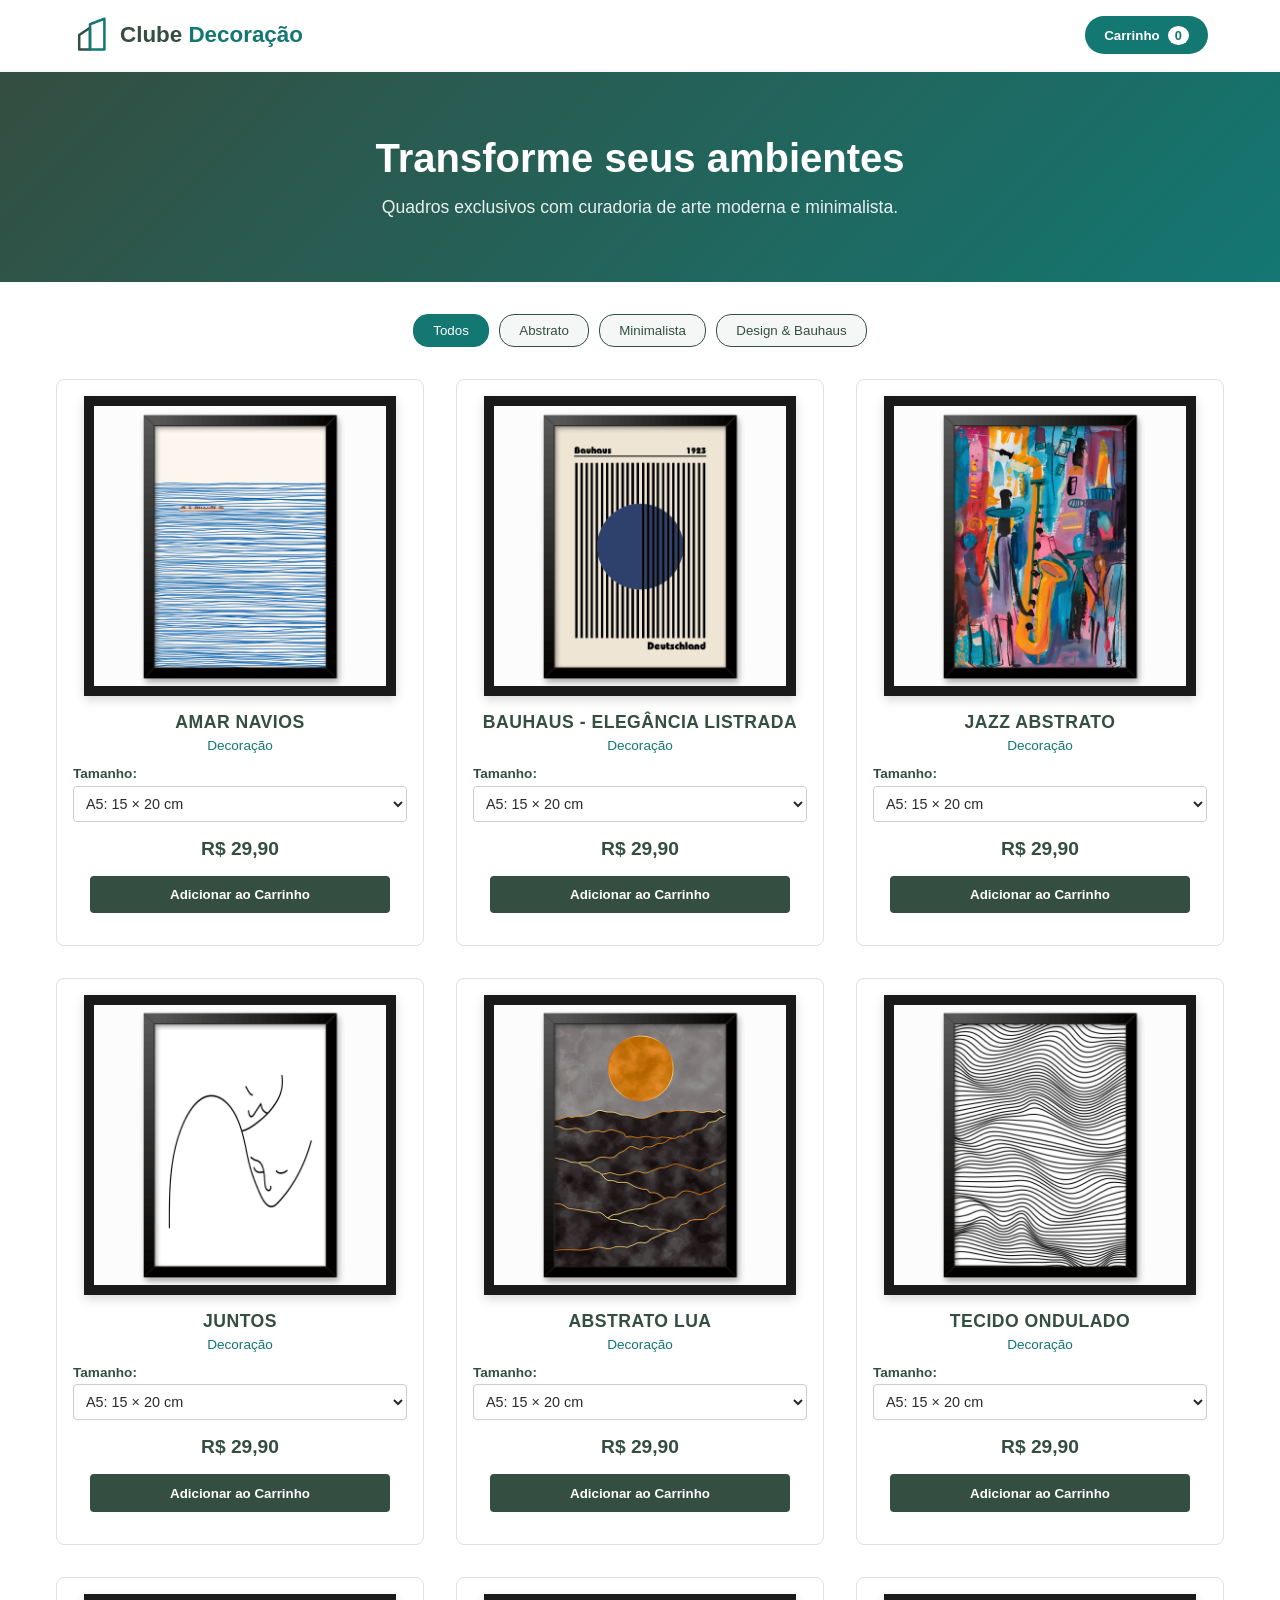
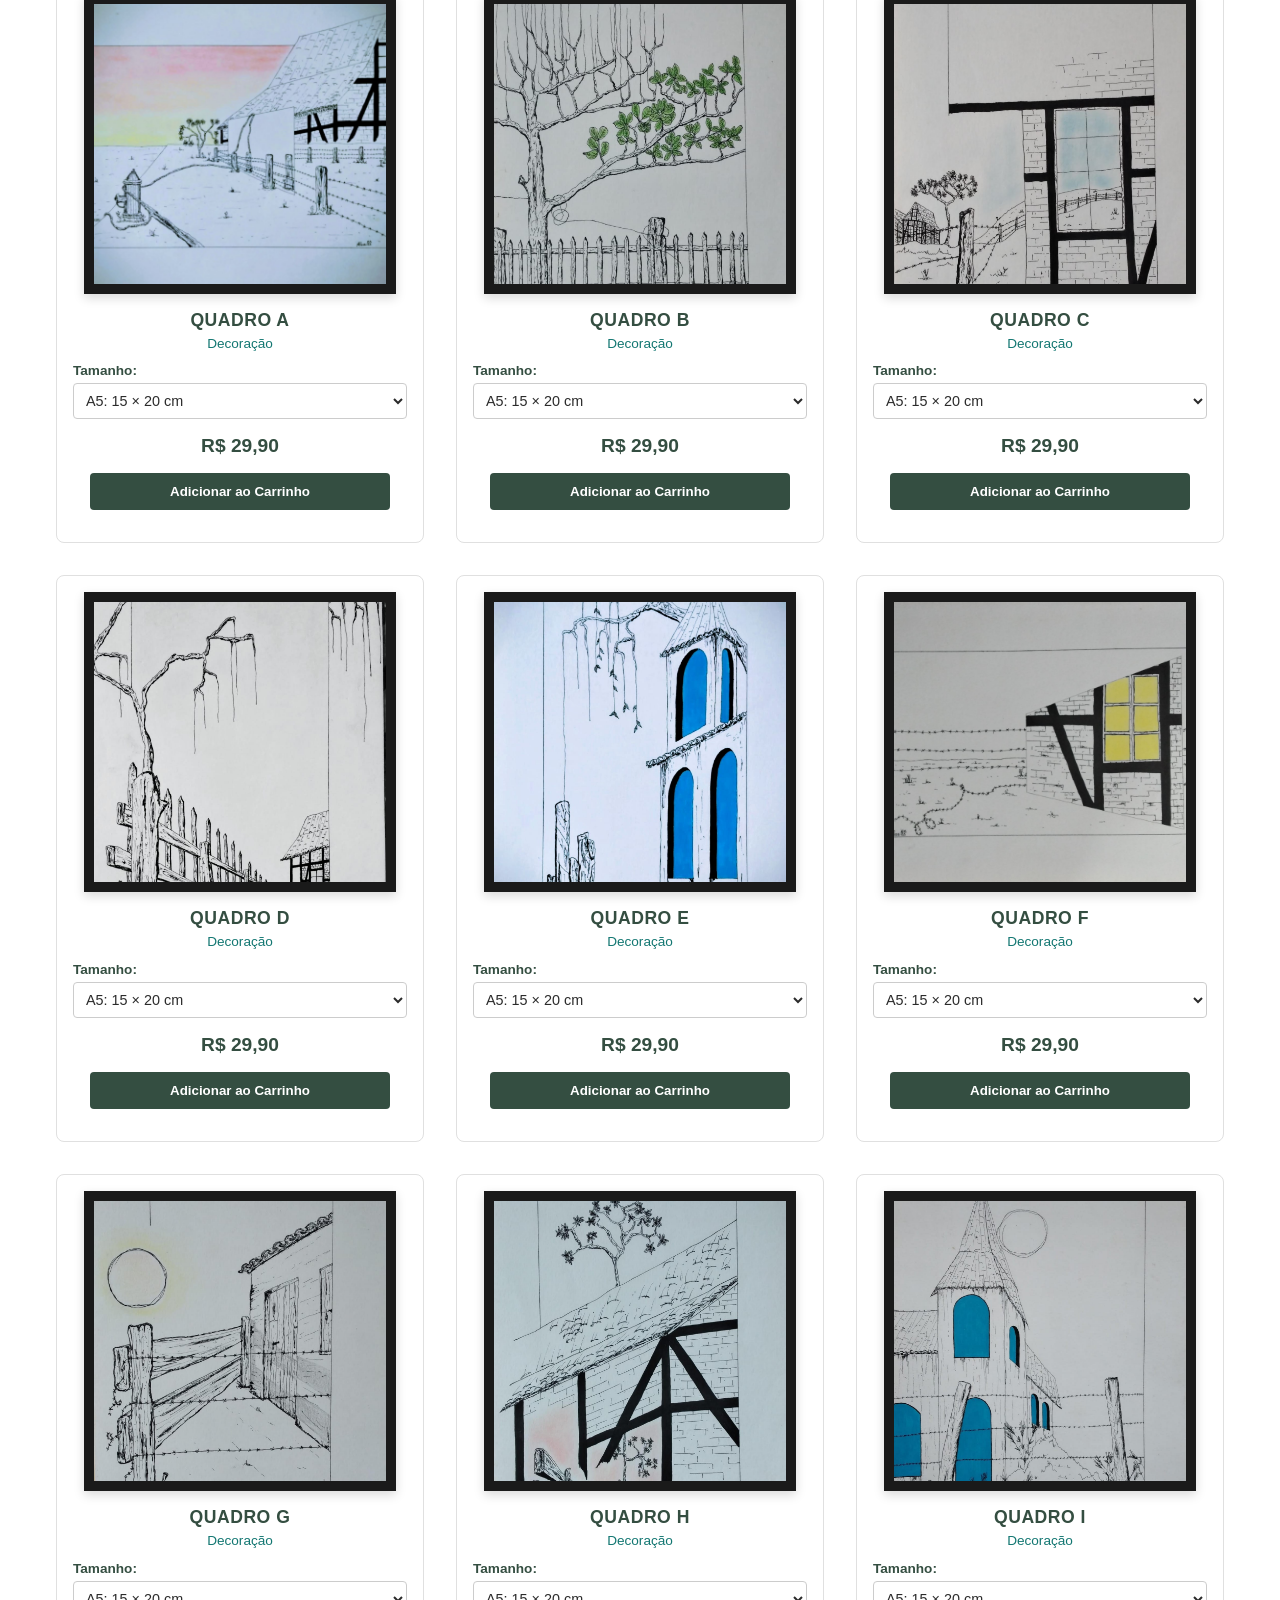
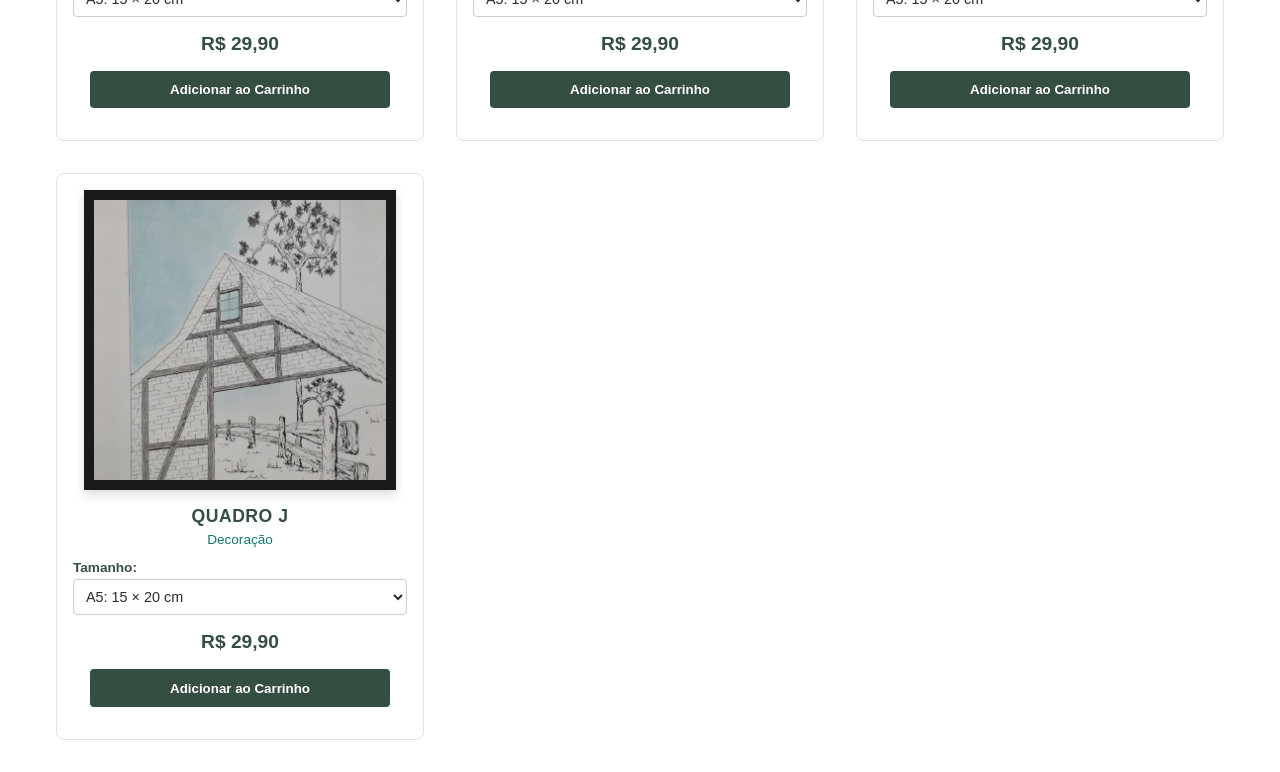
==== catalogo.html @ 469d8543 "Create catalogo.html" ====
<!DOCTYPE html><html lang="pt-BR"><head>
  <meta charset="UTF-8" />
  <meta name="viewport" content="width=device-width, initial-scale=1.0" />
  <title>Clube Decoração | Quadros & Arte</title>
  <link rel="stylesheet" href="style.css">

  <!-- HEADER COM LOGO -->
  <header>
    <div class="nav-container">
      <a href="#" class="logo-container">
        <svg class="logo-svg" viewBox="0 0 100 100" fill="none" xmlns="http://www.w3.org/2000/svg">
          <path d="M 20,90 L 20,50 L 50,30 L 50,90 Z" stroke="#344e41" stroke-width="7" fill="none" stroke-linejoin="round"/>
          <path d="M 50,90 L 50,20 L 90,5 L 90,90 Z" stroke="#137772" stroke-width="7" fill="none" stroke-linejoin="round"/>
        </svg>
        <div class="logo-text">Clube <span>Decoração</span></div>
      </a>
      <button class="cart-btn" id="open-cart">
        Carrinho <span class="cart-count" id="cart-count">0</span>
      </button>
    </div>
  </header>

  <!-- HERO -->
  <section class="hero">
    <h1>Transforme seus ambientes</h1>
    <p>Quadros exclusivos com curadoria de arte moderna e minimalista.</p>
  </section>

  <!-- CONTEÚDO PRINCIPAL -->
  <main class="main-container">
    <div class="filters">
      <button class="filter-btn active" onclick="filterCategory('todos')">Todos</button>
      <button class="filter-btn" onclick="filterCategory('abstrato')">Abstrato</button>
      <button class="filter-btn" onclick="filterCategory('minimalista')">Minimalista</button>
      <button class="filter-btn" onclick="filterCategory('design')">Design & Bauhaus</button>
    </div>

    <div class="products-grid" id="products-grid">
      <!-- Inserido dinamicamente via JS -->
    </div>
  </main>

  <!-- MODAL DO CARRINHO -->
  <div class="overlay" id="overlay" onclick="closeAllModals()"></div>
  <div class="cart-modal" id="cart-modal">
    <div class="cart-header">
      <h2>Seu Carrinho</h2>
      <button class="close-cart" onclick="closeCart()">&times;</button>
    </div>
    <div class="cart-items" id="cart-items">
      <!-- Itens do carrinho -->
    </div>
    <div class="cart-footer">
      <div class="cart-total">
        <span>Total:</span>
        <span id="cart-total-price">R$ 0,00</span>
      </div>
      <button class="checkout-btn" onclick="goToCheckout()">Finalizar Compra</button>
    </div>
  </div>

  <!-- TELA DE CHECKOUT -->
  <div class="checkout-modal" id="checkout-modal">
    <div class="cart-header">
      <h2>Dados do Pedido</h2>
      <button class="close-cart" onclick="closeCheckout()">&times;</button>
    </div>
    <form class="checkout-form" id="checkout-form" onsubmit="handleFinalCheckout(event)">
      <div class="form-group">
        <label for="full-name">Nome Completo</label>
        <input type="text" id="full-name" required placeholder="Digite seu nome completo" />
      </div>

      <div class="form-group">
        <label for="cpf">CPF</label>
        <input type="text" id="cpf" maxlength="14" required placeholder="000.000.000-00" oninput="formatCPF(this)" />
      </div>

      <div class="form-group">
        <label for="email">E-mail</label>
        <input type="email" id="email" required placeholder="seu@email.com" />
      </div>

      <!-- NOVO CAMPO DE CEP -->
      <div class="form-group">
        <label for="cep">CEP</label>
        <input type="text" id="cep" maxlength="9" required placeholder="00000-000" oninput="formatCEP(this)" onblur="searchCEP()" />
        <span id="cep-message" class="cep-message"></span>
      </div>

      <div class="form-row">
        <div class="form-group" style="flex: 2;">
          <label for="city">Cidade</label>
          <input type="text" id="city" required placeholder="Sua cidade" />
        </div>
        <div class="form-group" style="flex: 1;">
          <label for="state">Estado (UF)</label>
          <input type="text" id="state" maxlength="2" required placeholder="SP" style="text-transform: uppercase;" />
        </div>
      </div>

      <div class="form-group">
        <label for="number">Número</label>
        <input type="text" id="number" required placeholder="Nº da residência" />
      </div>

      <div class="qr-container">
        <p>Pagamento via PIX (Escaneie o QR Code abaixo):</p>
        <img src="imagens/WhatsApp Image 2026-06-05 at 12.01.20.jpeg" alt="QR Code de Pagamento" class="qr-image" />
      </div>

      <button type="submit" class="checkout-btn">Confirmar e Finalizar Compra</button>
    </form>
  </div>

  <!-- JAVASCRIPT INTERATIVO -->
  <script src="script.js"></script>
</body>
</html>
---- style.css ----
:root {
      --primary: #137772;
      --secondary: #344e41;
      --white: #ffffff;
      --light-gray: #f4f7f6;
      --text: #2b2b2b;
      --error: #e74c3c;
    }

    * {
      margin: 0;
      padding: 0;
      box-sizing: border-box;
      font-family: 'Segoe UI', Tahoma, Geneva, Verdana, sans-serif;
    }

    body {
      background-color: var(--white);
      color: var(--text);
    }

    /* HEADER */
    header {
      background-color: var(--white);
      border-bottom: 2px solid var(--light-gray);
      position: sticky;
      top: 0;
      z-index: 100;
    }

    .nav-container {
      max-width: 1200px;
      margin: 0 auto;
      display: flex;
      justify-content: space-between;
      align-items: center;
      padding: 1rem 2rem;
    }

    .logo-container {
      display: flex;
      align-items: center;
      gap: 12px;
      text-decoration: none;
    }

    .logo-svg {
      width: 36px;
      height: 36px;
    }

    .logo-text {
      font-size: 1.4rem;
      font-weight: 700;
      color: var(--secondary);
    }

    .logo-text span {
      color: var(--primary);
    }

    .cart-btn {
      background-color: var(--primary);
      color: var(--white);
      border: none;
      padding: 0.6rem 1.2rem;
      border-radius: 20px;
      cursor: pointer;
      font-weight: 600;
      display: flex;
      align-items: center;
      gap: 8px;
      transition: background 0.3s;
    }

    .cart-btn:hover {
      background-color: var(--secondary);
    }

    .cart-count {
      background-color: var(--white);
      color: var(--primary);
      border-radius: 50%;
      padding: 2px 7px;
      font-size: 0.8rem;
    }

    /* HERO SECTION */
    .hero {
      background: linear-gradient(135deg, var(--secondary) 0%, var(--primary) 100%);
      color: var(--white);
      text-align: center;
      padding: 4rem 1rem;
    }

    .hero h1 {
      font-size: 2.5rem;
      margin-bottom: 1rem;
    }

    .hero p {
      font-size: 1.1rem;
      opacity: 0.9;
    }

    /* FILTROS E PRODUTOS */
    .main-container {
      max-width: 1200px;
      margin: 2rem auto;
      padding: 0 1rem;
    }

    .filters {
      display: flex;
      justify-content: center;
      gap: 10px;
      margin-bottom: 2rem;
      flex-wrap: wrap;
    }

    .filter-btn {
      background-color: var(--light-gray);
      color: var(--secondary);
      border: 1px solid var(--secondary);
      padding: 0.5rem 1.2rem;
      border-radius: 15px;
      cursor: pointer;
      transition: all 0.3s;
    }

    .filter-btn.active, .filter-btn:hover {
      background-color: var(--primary);
      color: var(--white);
      border-color: var(--primary);
    }

    .products-grid {
      display: grid;
      grid-template-columns: repeat(auto-fill, minmax(280px, 1fr));
      gap: 2rem;
    }

    .product-card {
      border: 1px solid #e0e0e0;
      border-radius: 8px;
      overflow: hidden;
      transition: transform 0.3s, box-shadow 0.3s;
      background: var(--white);
      display: flex;
      flex-direction: column;
      align-items: center;
      text-align: center;
      padding-bottom: 1rem;
    }

    .product-card:hover {
      transform: translateY(-5px);
      box-shadow: 0 8px 15px rgba(0,0,0,0.1);
    }

    .product-frame {
      width: 85%;
      margin-top: 1rem;
      border: 10px solid #1a1a1a;
      box-shadow: 0 4px 10px rgba(0,0,0,0.15);
      background-color: #fcfcfc;
      overflow: hidden;
    }

    .product-img {
      width: 100%;
      height: 280px;
      object-fit: cover;
      display: block;
    }

    .product-info {
      padding: 1rem;
      width: 100%;
    }

    .product-title {
      font-size: 1.1rem;
      color: var(--secondary);
      margin-bottom: 0.3rem;
      text-transform: uppercase;
      letter-spacing: 0.5px;
    }

    .product-category {
      font-size: 0.85rem;
      color: var(--primary);
      margin-bottom: 0.8rem;
    }

    .size-selector-container {
      margin-bottom: 1rem;
      text-align: left;
    }

    .size-selector-container label {
      display: block;
      font-size: 0.85rem;
      color: var(--secondary);
      font-weight: 600;
      margin-bottom: 0.3rem;
    }

    .size-select {
      width: 100%;
      padding: 0.5rem;
      border: 1px solid #ccc;
      border-radius: 4px;
      background-color: var(--white);
      color: var(--text);
      font-size: 0.9rem;
      outline: none;
    }

    .product-price {
      font-weight: bold;
      color: var(--secondary);
      font-size: 1.2rem;
      margin-bottom: 1rem;
    }

    .add-to-cart {
      width: 90%;
      background-color: var(--secondary);
      color: var(--white);
      border: none;
      padding: 0.7rem;
      border-radius: 4px;
      cursor: pointer;
      font-weight: 600;
      transition: background 0.3s;
    }

    .add-to-cart:hover {
      background-color: var(--primary);
    }

    /* CARRINHO MODAL */
    .cart-modal {
      display: none;
      position: fixed;
      top: 0;
      right: 0;
      width: 100%;
      max-width: 400px;
      height: 100%;
      background-color: var(--white);
      box-shadow: -4px 0 15px rgba(0,0,0,0.2);
      z-index: 101;
      padding: 1.5rem;
      flex-direction: column;
    }

    .cart-modal.open {
      display: flex;
    }

    .cart-header {
      display: flex;
      justify-content: space-between;
      align-items: center;
      border-bottom: 2px solid var(--light-gray);
      padding-bottom: 1rem;
      color: var(--secondary);
    }

    .close-cart {
      background: none;
      border: none;
      font-size: 1.5rem;
      cursor: pointer;
      color: var(--secondary);
    }

    .cart-items {
      flex: 1;
      overflow-y: auto;
      margin: 1rem 0;
    }

    .cart-item {
      display: flex;
      justify-content: space-between;
      align-items: center;
      margin-bottom: 1rem;
      padding-bottom: 0.5rem;
      border-bottom: 1px solid #eee;
    }

    .cart-item-info h4 {
      font-size: 0.95rem;
      color: var(--secondary);
    }

    .cart-item-info span.size-tag {
      font-size: 0.8rem;
      color: #666;
      display: block;
      margin: 2px 0;
    }

    .cart-item-info p {
      color: var(--primary);
      font-weight: bold;
      font-size: 0.9rem;
    }

    .remove-btn {
      background: none;
      border: none;
      color: var(--error);
      cursor: pointer;
      font-size: 0.85rem;
    }

    .cart-footer {
      border-top: 2px solid var(--light-gray);
      padding-top: 1rem;
    }

    .cart-total {
      display: flex;
      justify-content: space-between;
      font-size: 1.2rem;
      font-weight: bold;
      color: var(--secondary);
      margin-bottom: 1rem;
    }

    .checkout-btn {
      width: 100%;
      background-color: var(--primary);
      color: var(--white);
      border: none;
      padding: 1rem;
      border-radius: 4px;
      font-size: 1rem;
      font-weight: bold;
      cursor: pointer;
    }

    .overlay {
      display: none;
      position: fixed;
      top: 0;
      left: 0;
      width: 100%;
      height: 100%;
      background-color: rgba(0,0,0,0.5);
      z-index: 100;
    }

    .overlay.open {
      display: block;
    }

    /* TELA DE CHECKOUT MODAL */
    .checkout-modal {
      display: none;
      position: fixed;
      top: 50%;
      left: 50%;
      transform: translate(-50%, -50%);
      width: 90%;
      max-width: 600px;
      max-height: 90vh;
      background-color: var(--white);
      box-shadow: 0 5px 25px rgba(0,0,0,0.3);
      z-index: 102;
      padding: 2rem;
      border-radius: 8px;
      overflow-y: auto;
    }

    .checkout-modal.open {
      display: block;
    }

    .checkout-form {
      display: flex;
      flex-direction: column;
      gap: 1rem;
      margin-top: 1rem;
    }

    .form-group {
      display: flex;
      flex-direction: column;
      gap: 0.3rem;
    }

    .form-group label {
      font-size: 0.9rem;
      font-weight: 600;
      color: var(--secondary);
    }

    .form-group input {
      padding: 0.6rem;
      border: 1px solid #ccc;
      border-radius: 4px;
      font-size: 0.95rem;
    }

    .form-group input:focus {
      outline: 2px solid var(--primary);
    }

    .form-row {
      display: flex;
      gap: 1rem;
    }

    .form-row .form-group {
      flex: 1;
    }

    .cep-message {
      font-size: 0.8rem;
      margin-top: 2px;
    }

    .cep-message.loading { color: var(--primary); }
    .cep-message.error { color: var(--error); }
    .cep-message.success { color: #27ae60; }

    .qr-container {
      text-align: center;
      margin: 1.5rem 0;
      padding: 1rem;
      background-color: var(--light-gray);
      border-radius: 8px;
    }

    .qr-container p {
      font-size: 0.9rem;
      font-weight: 600;
      color: var(--secondary);
      margin-bottom: 0.5rem;
    }

    .qr-image {
      max-width: 200px;
      width: 100%;
      height: auto;
      border-radius: 4px;
      border: 1px solid #ddd;
    }
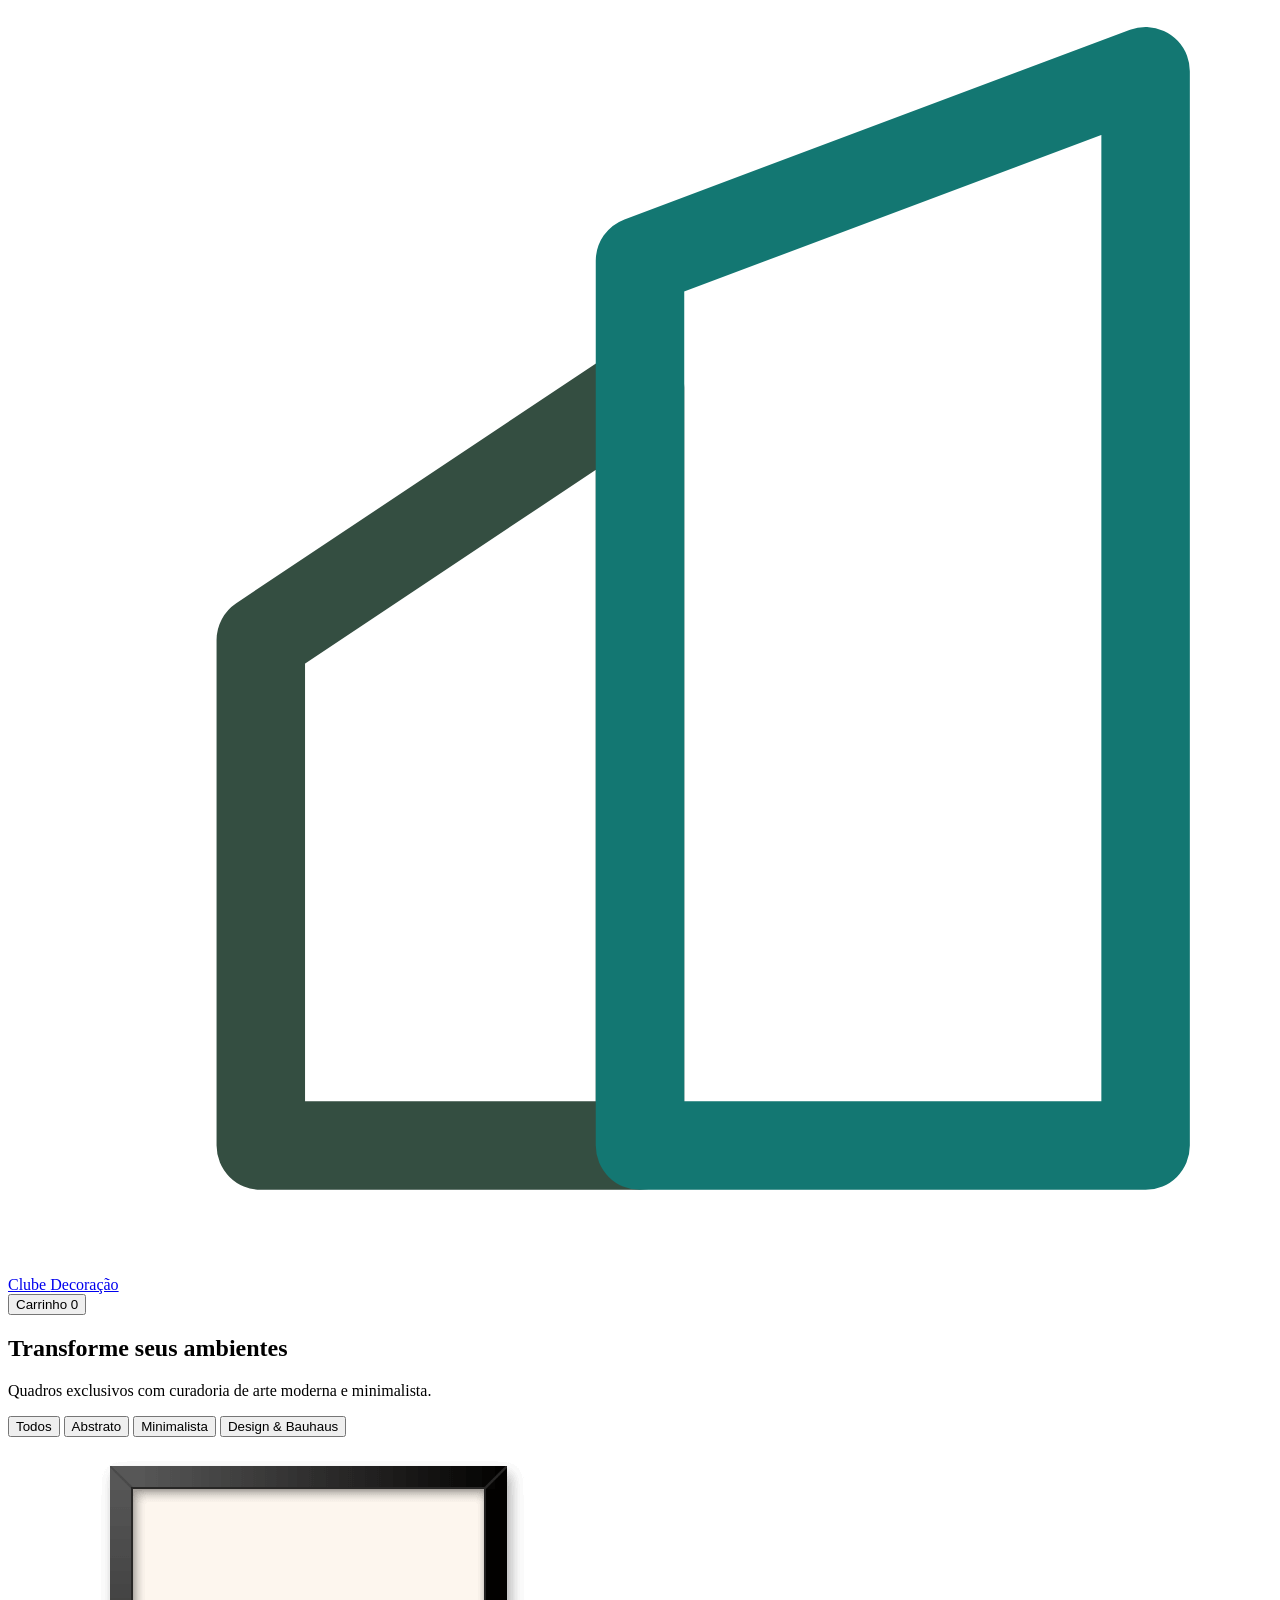
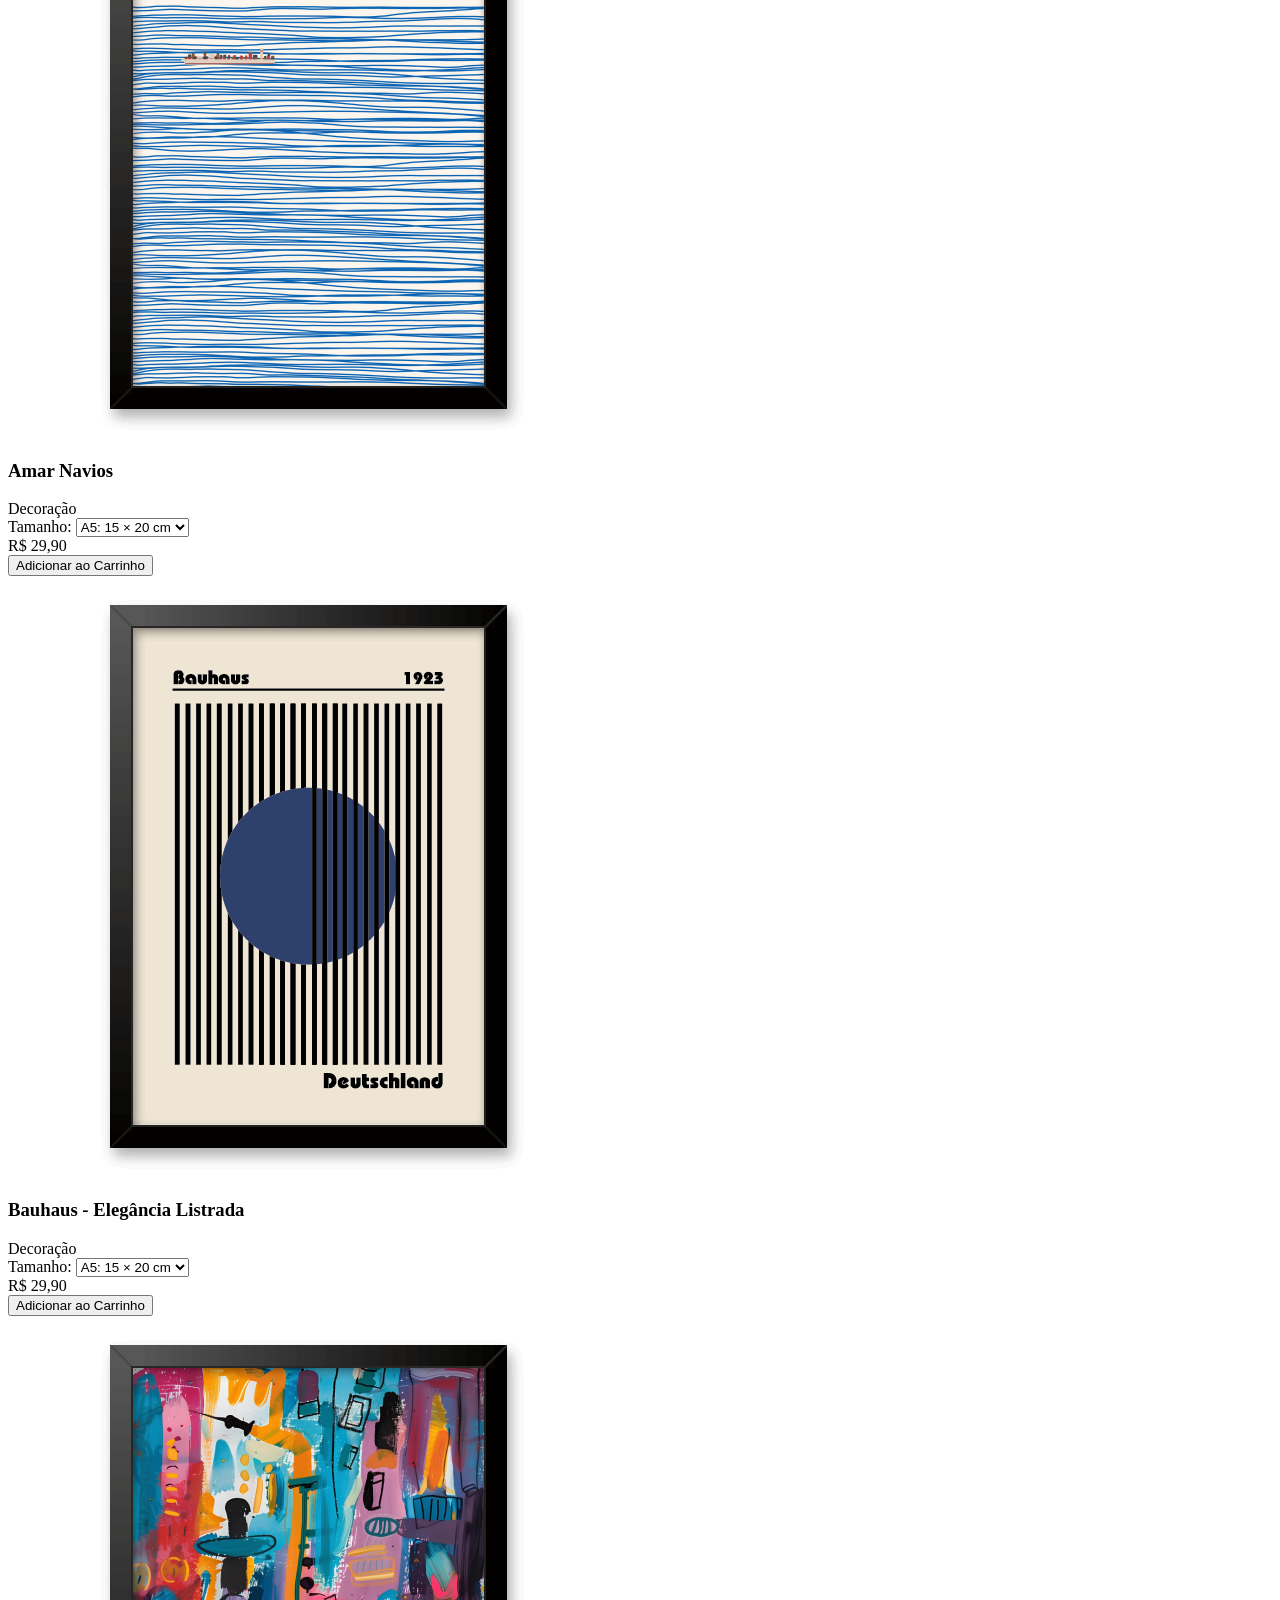
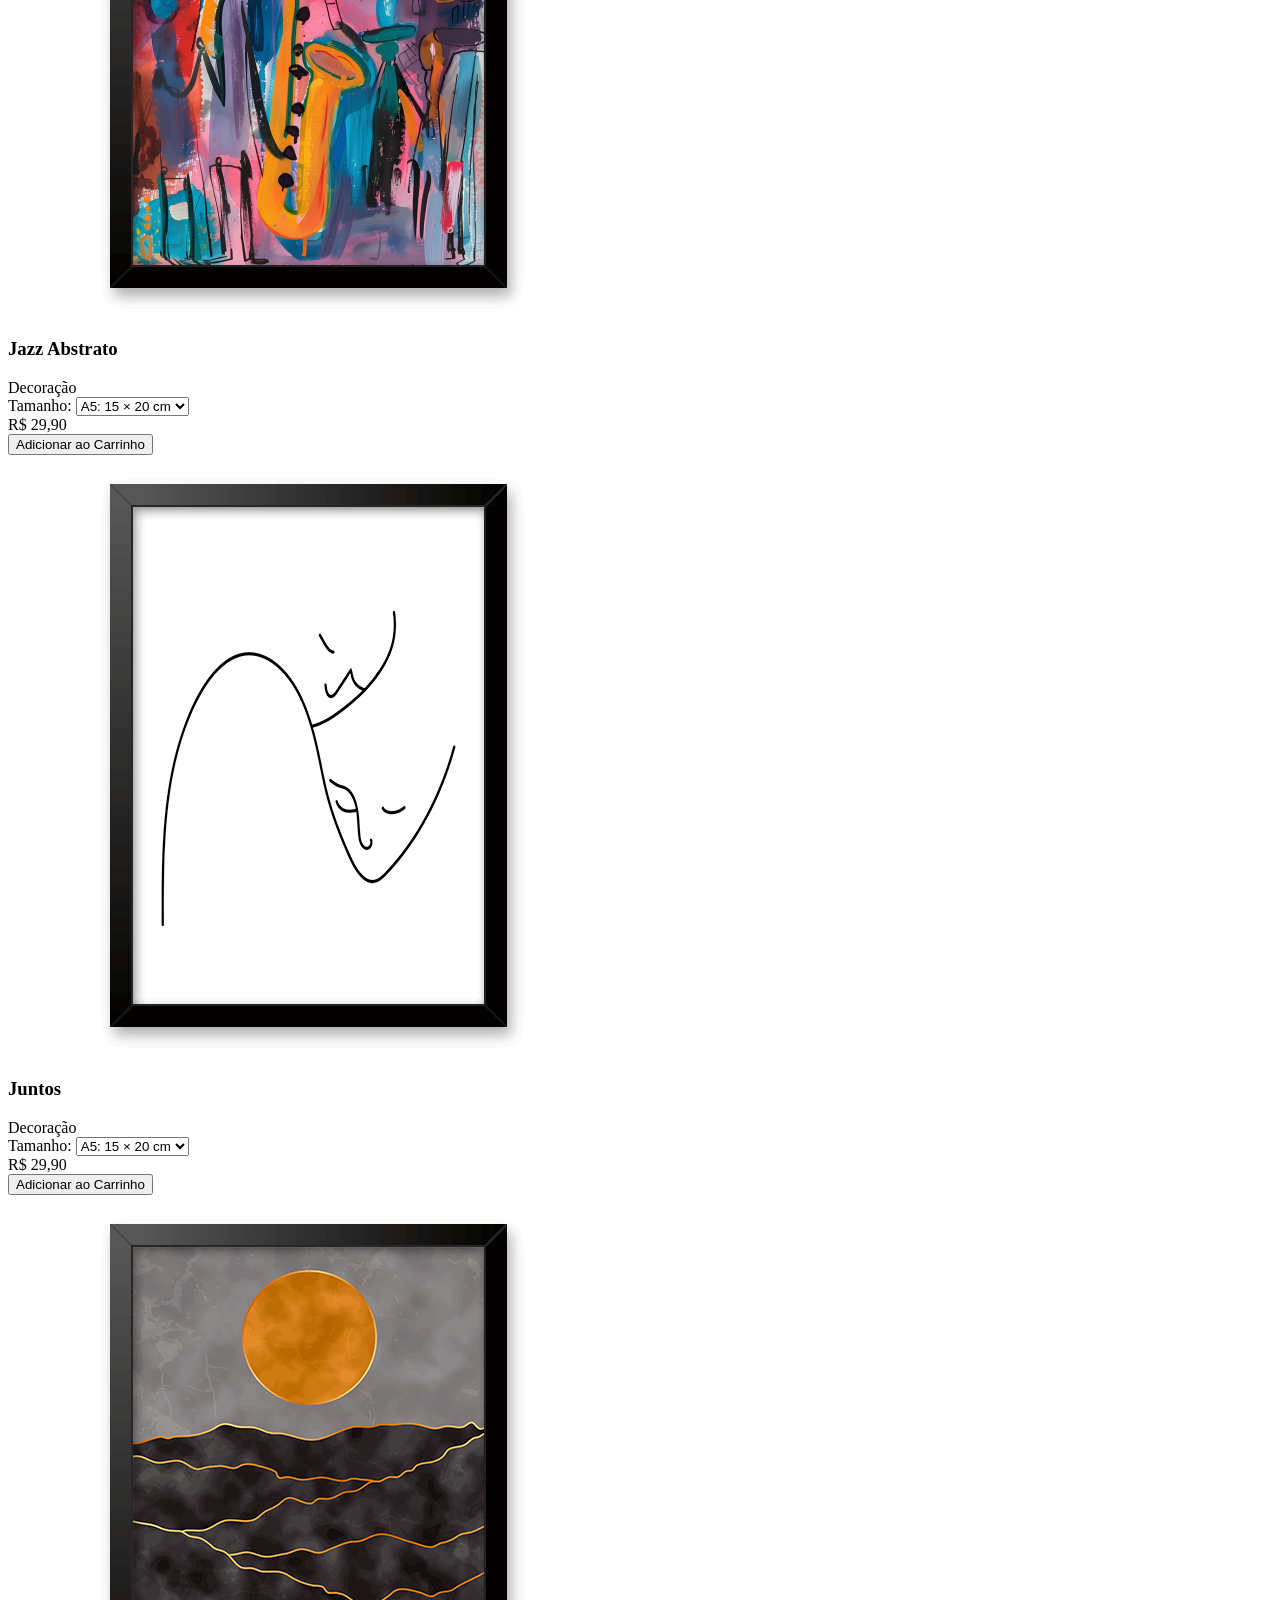
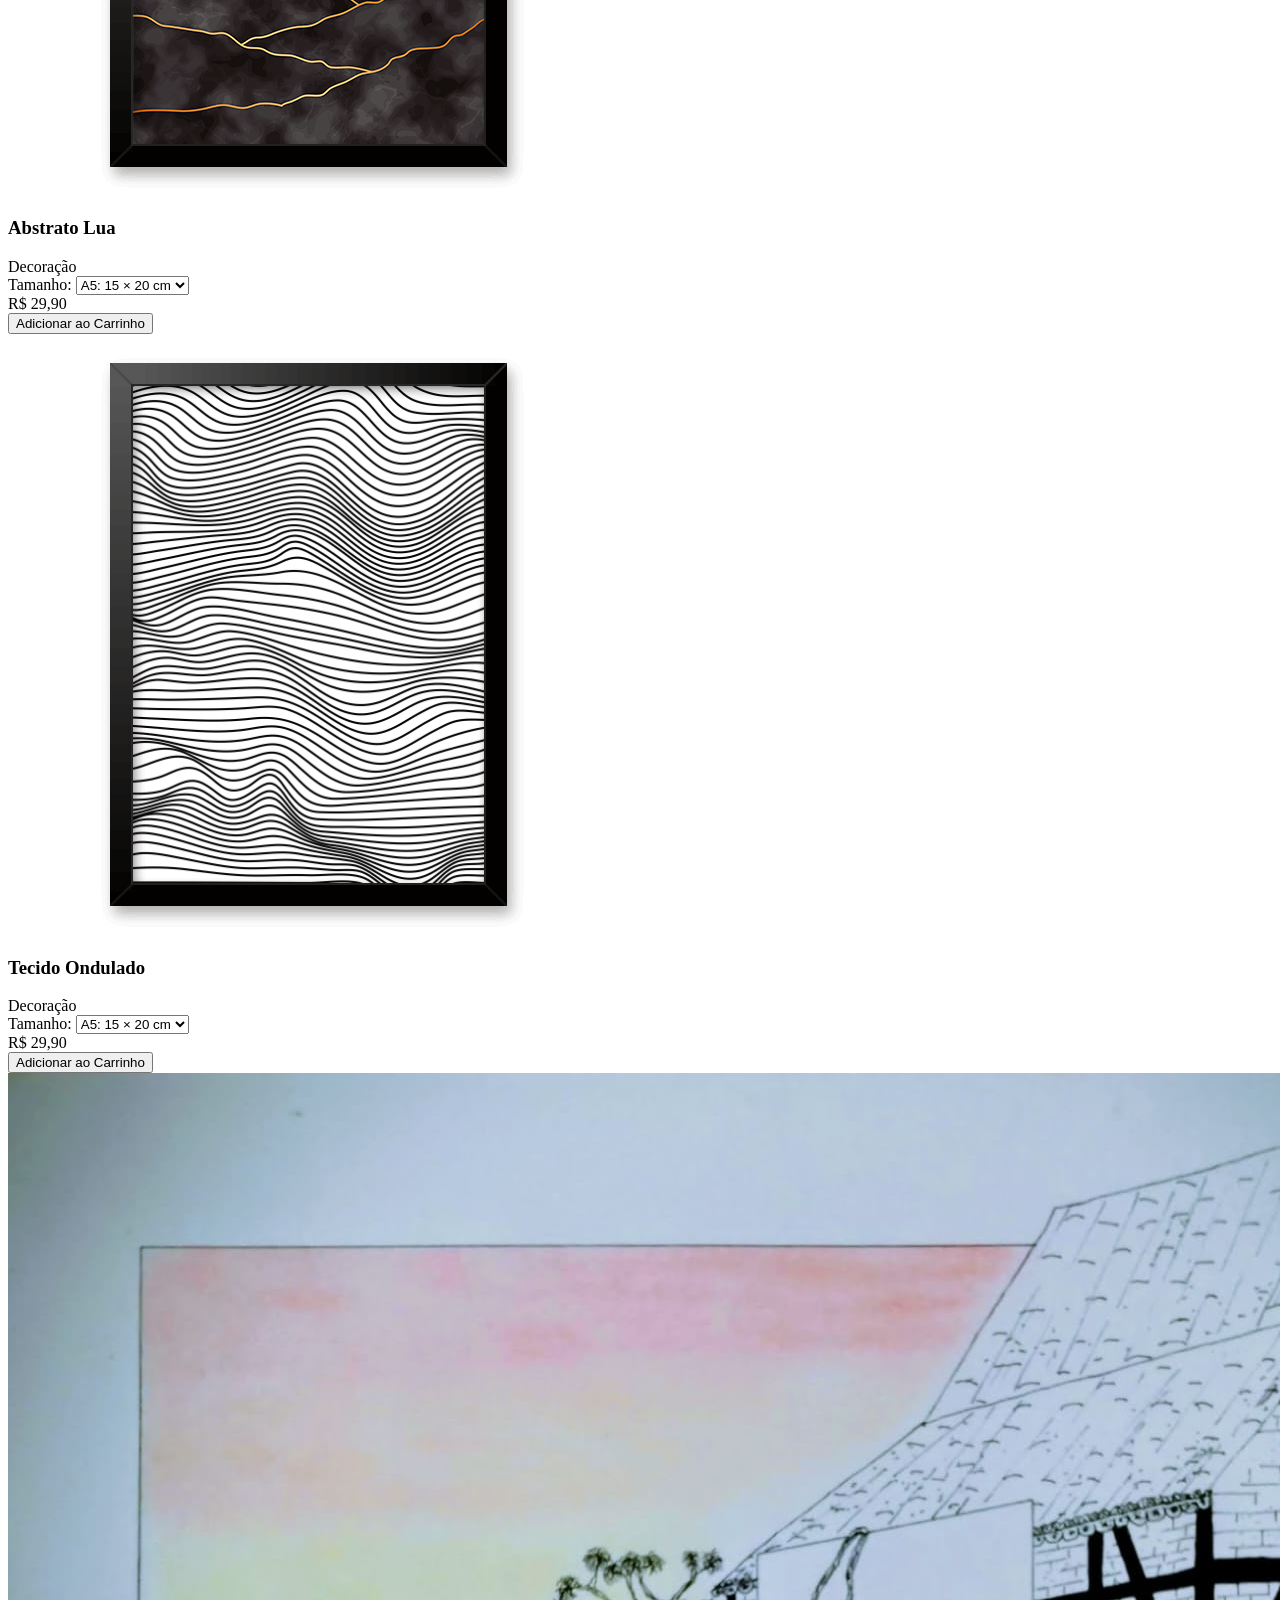
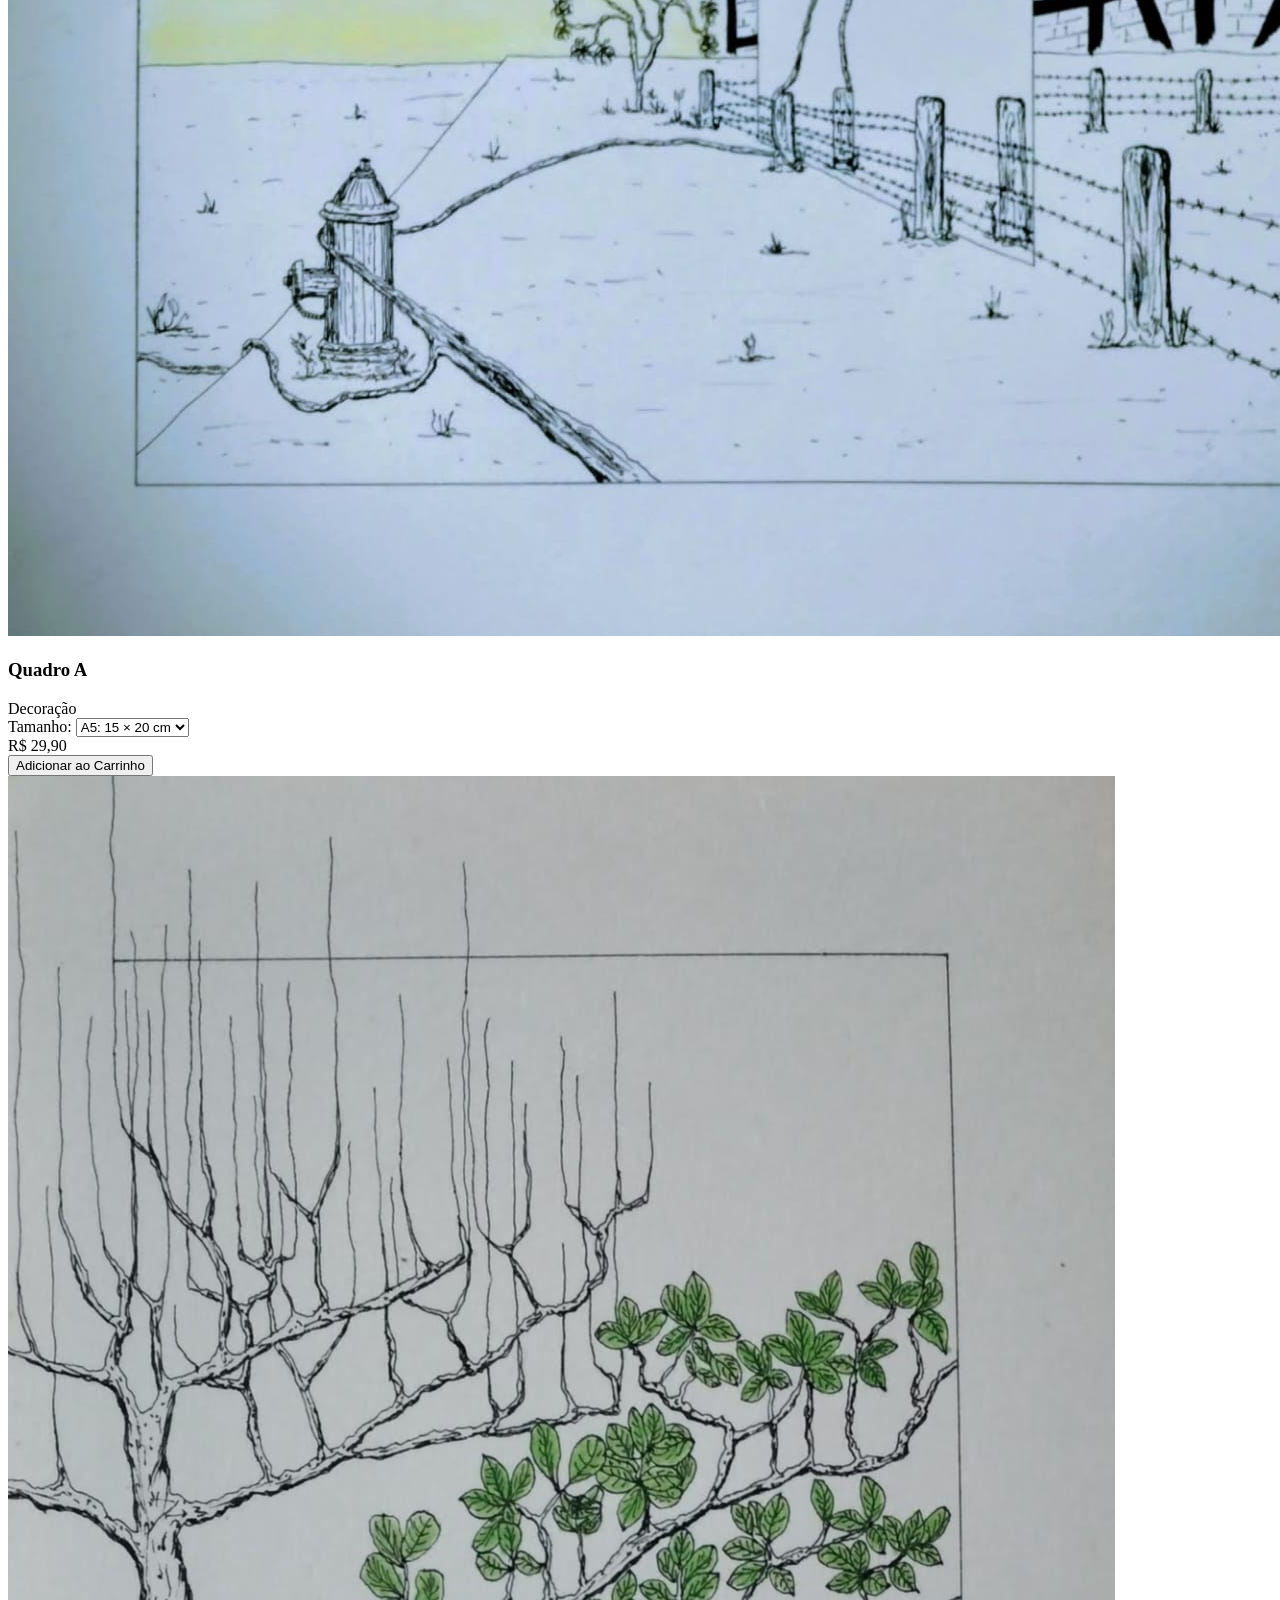
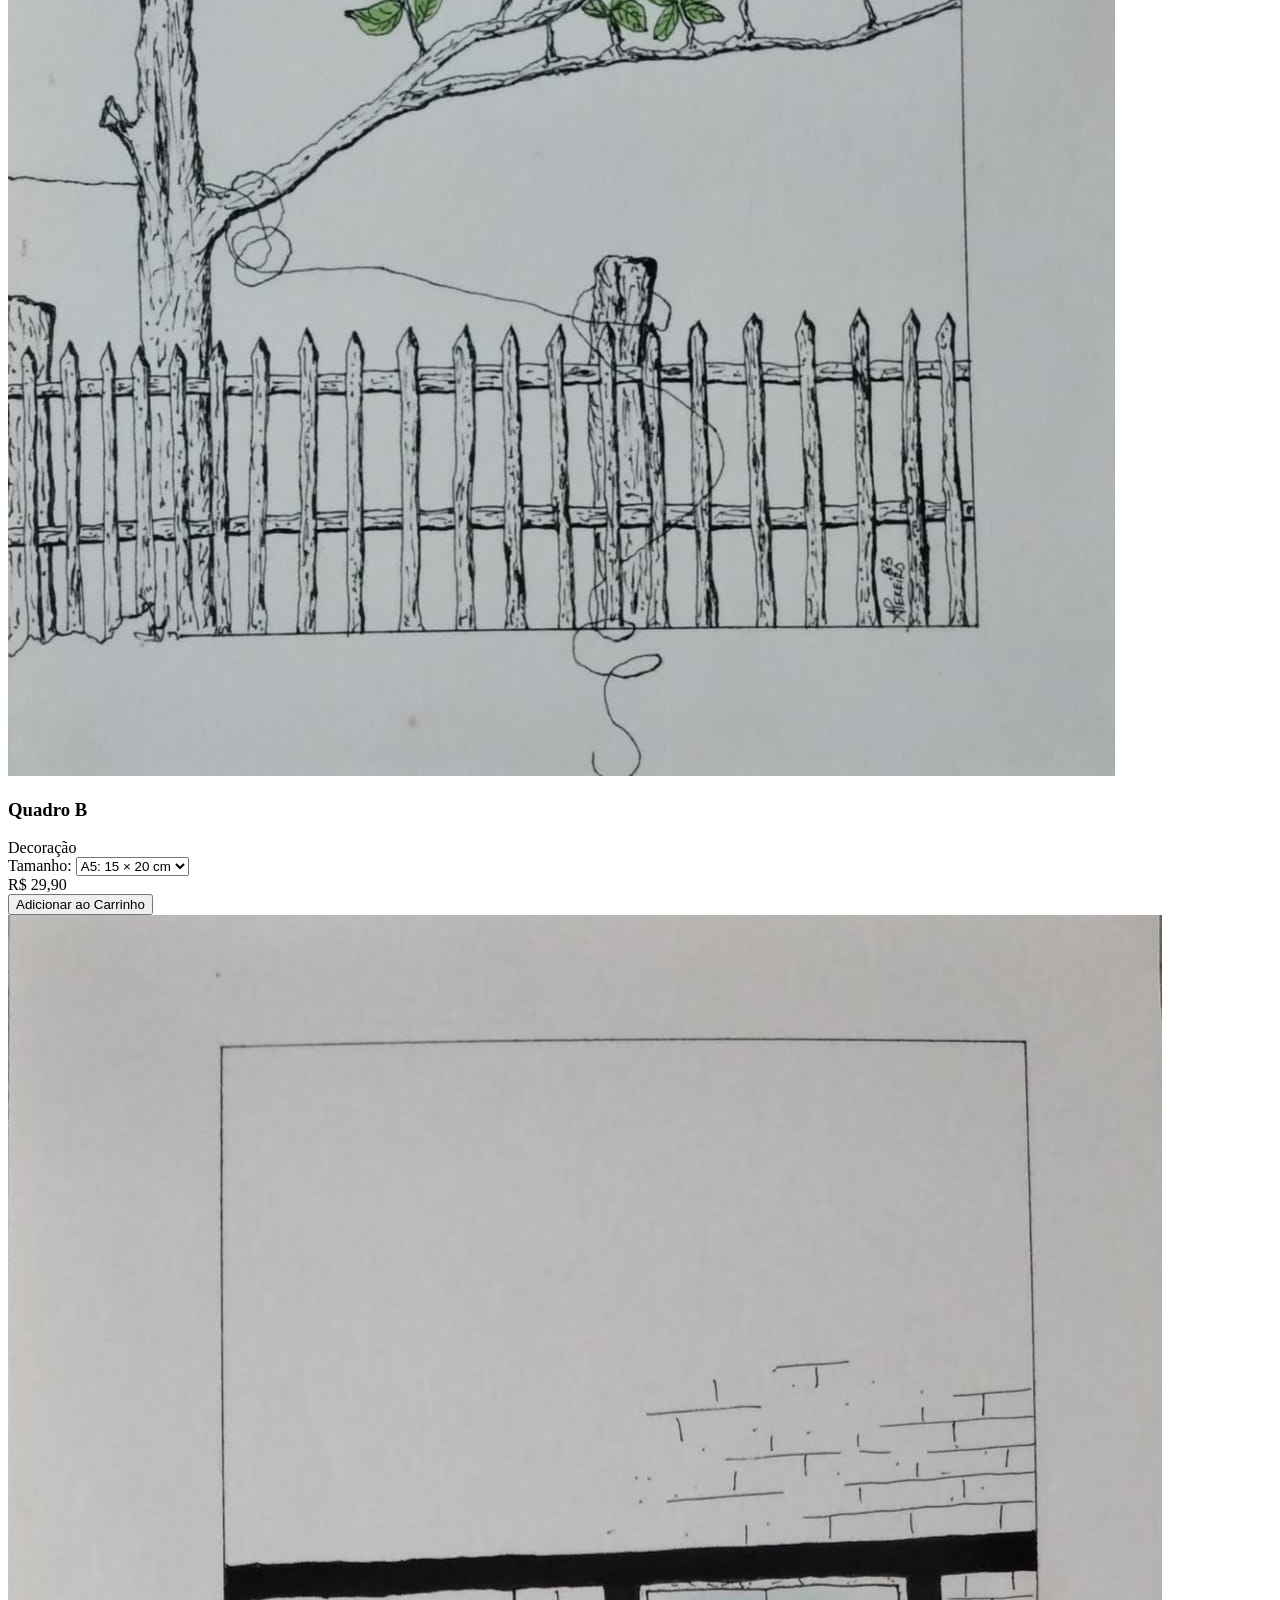
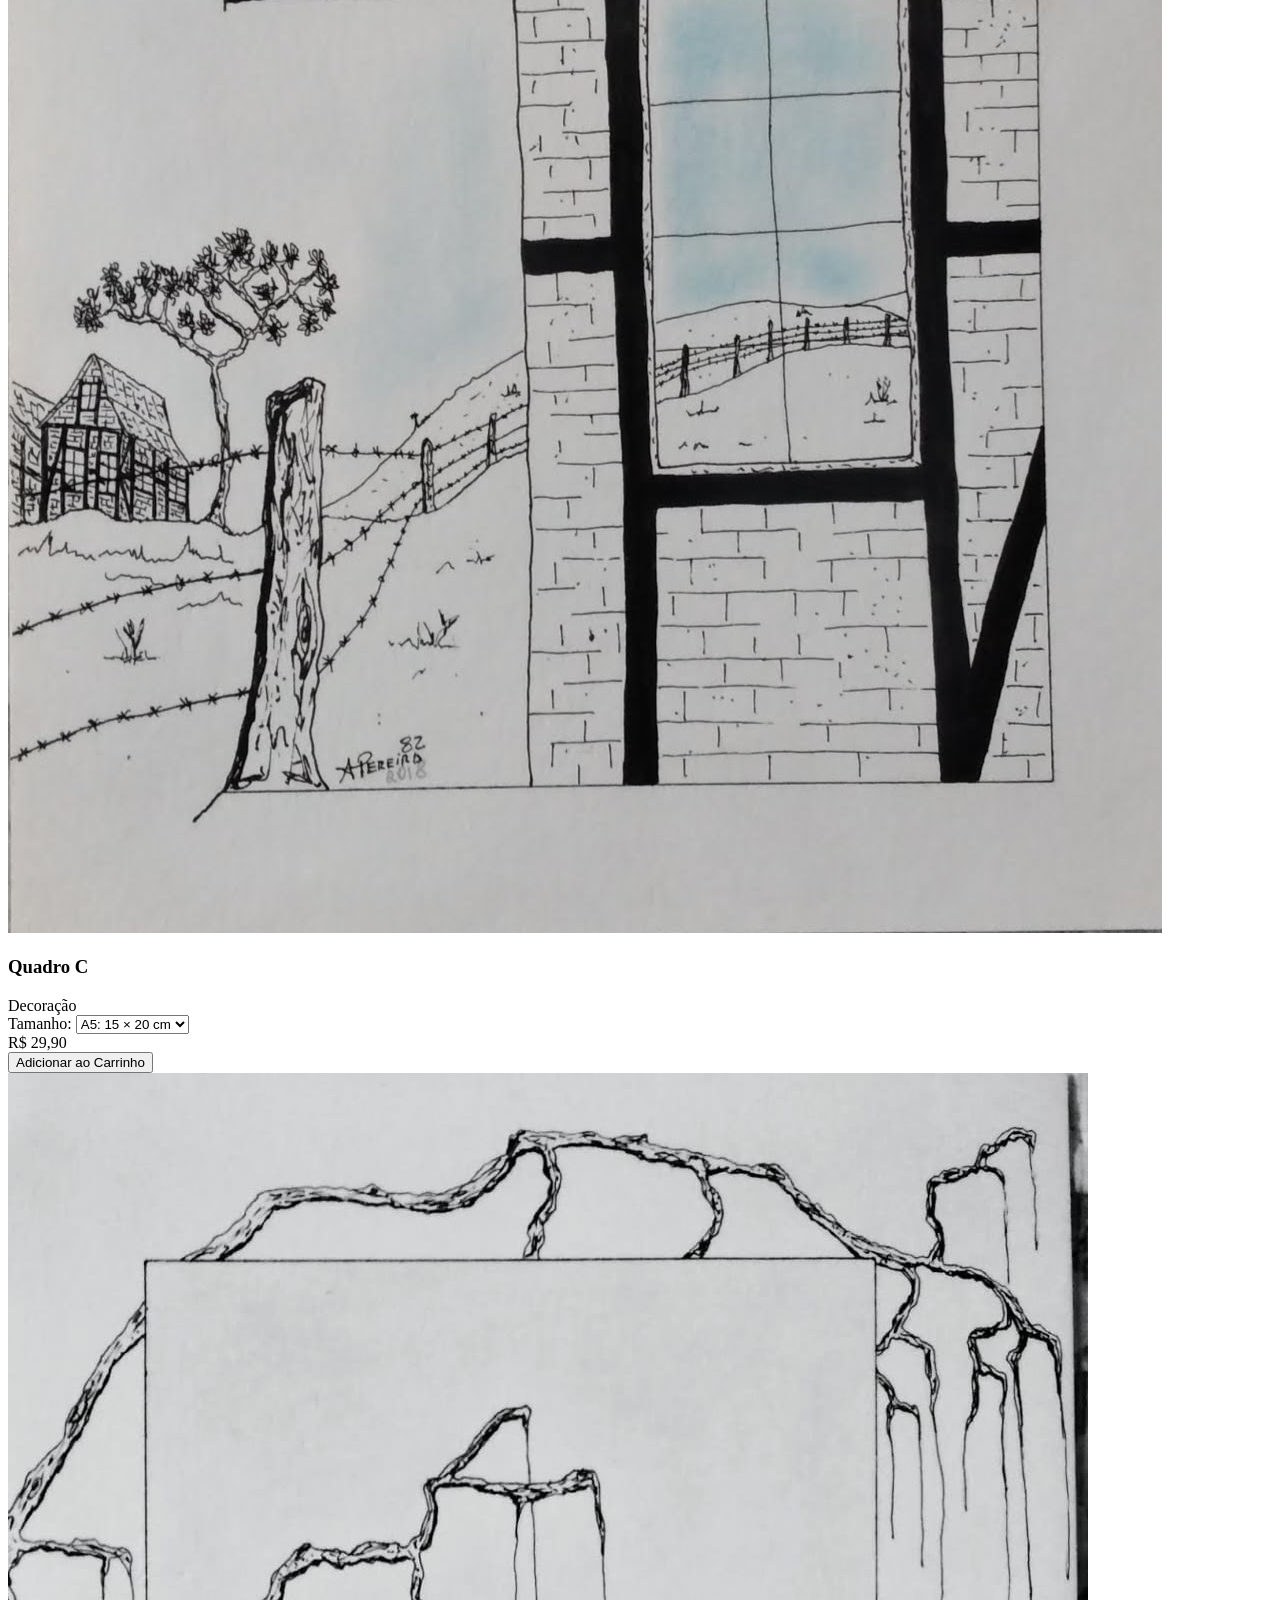
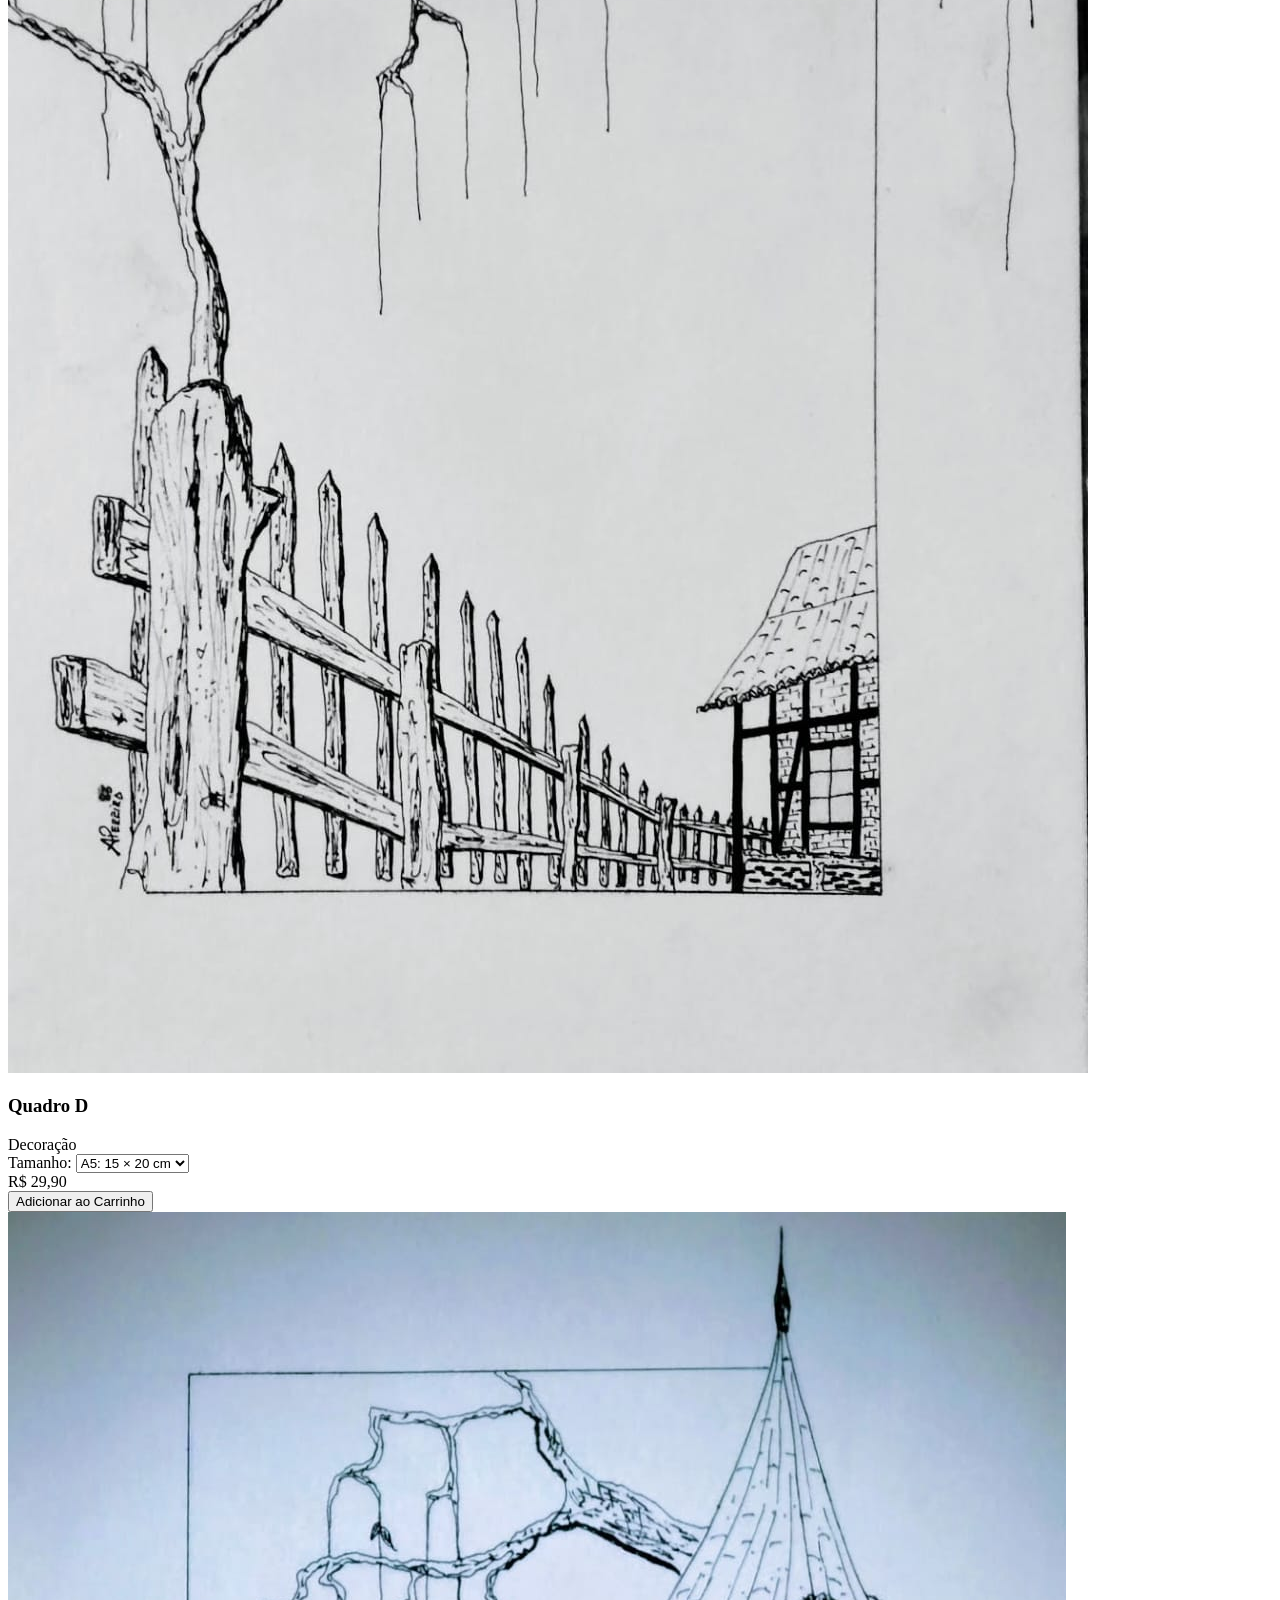
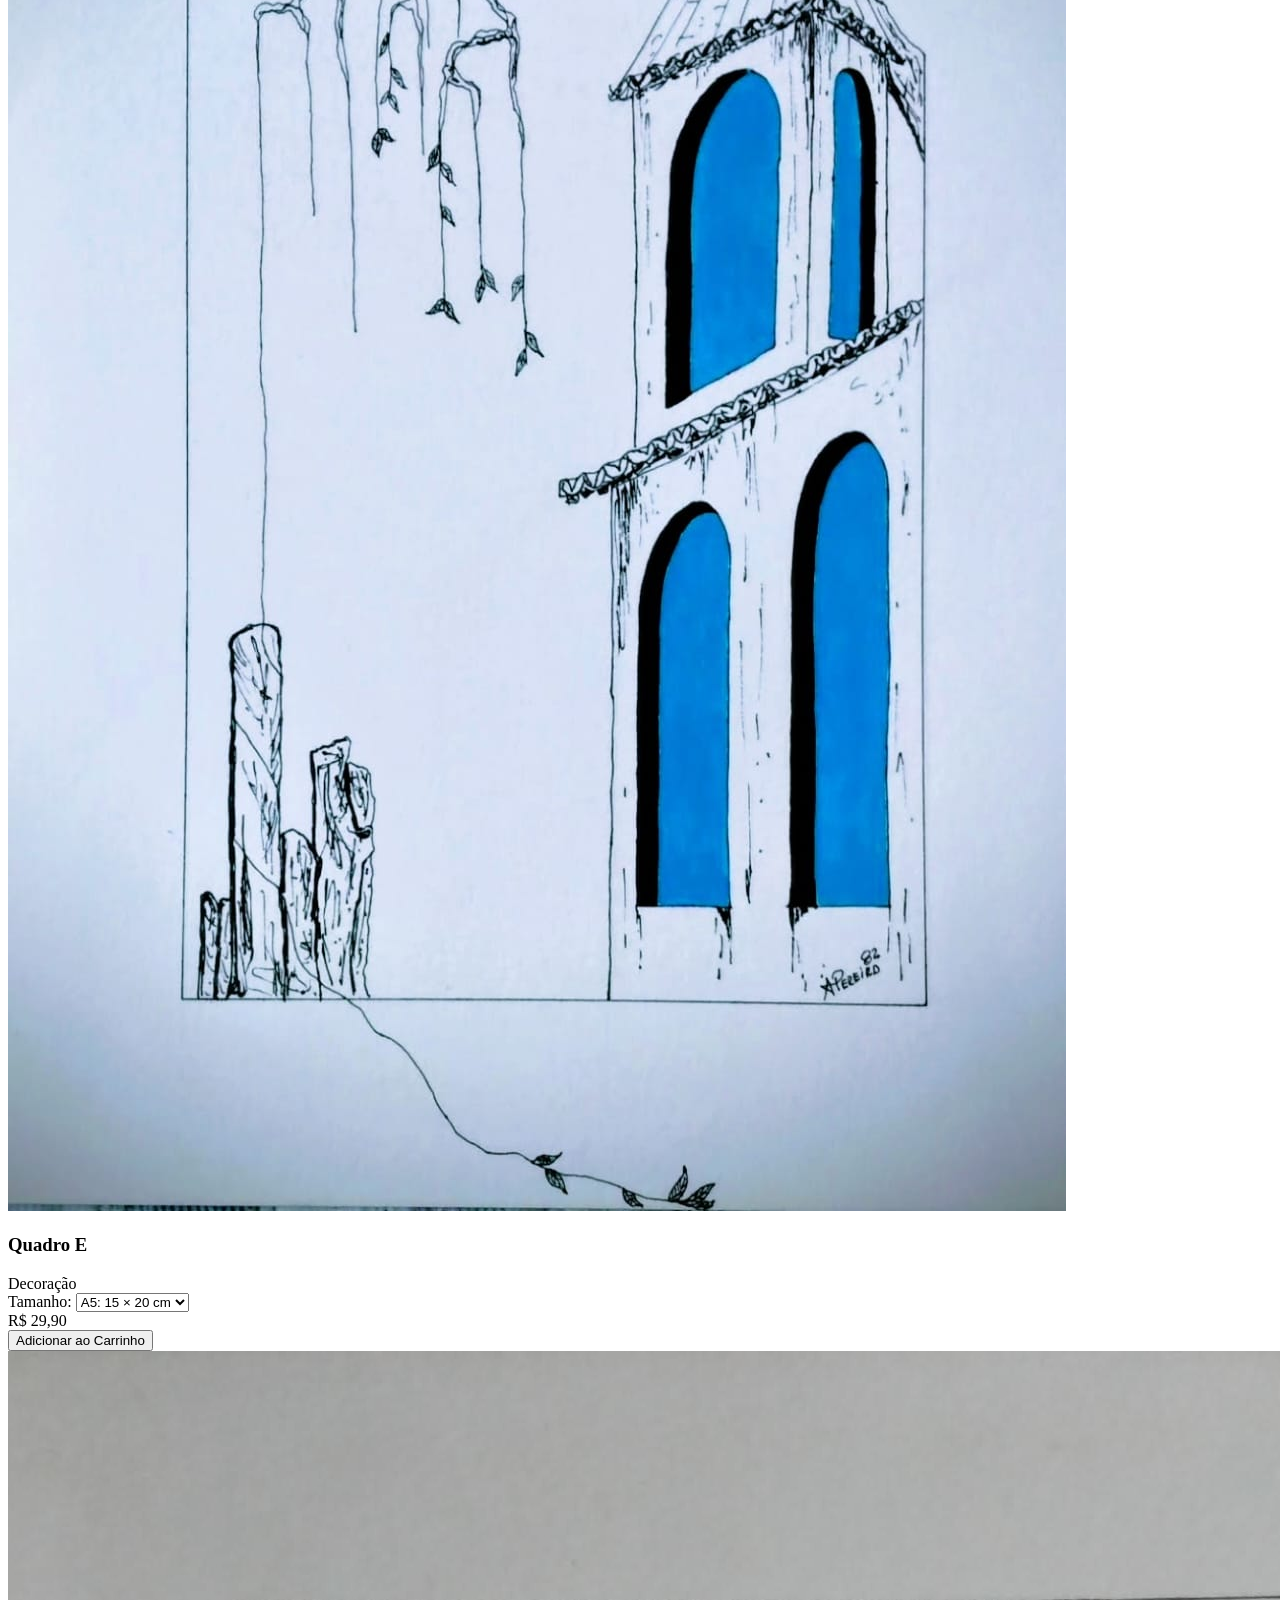
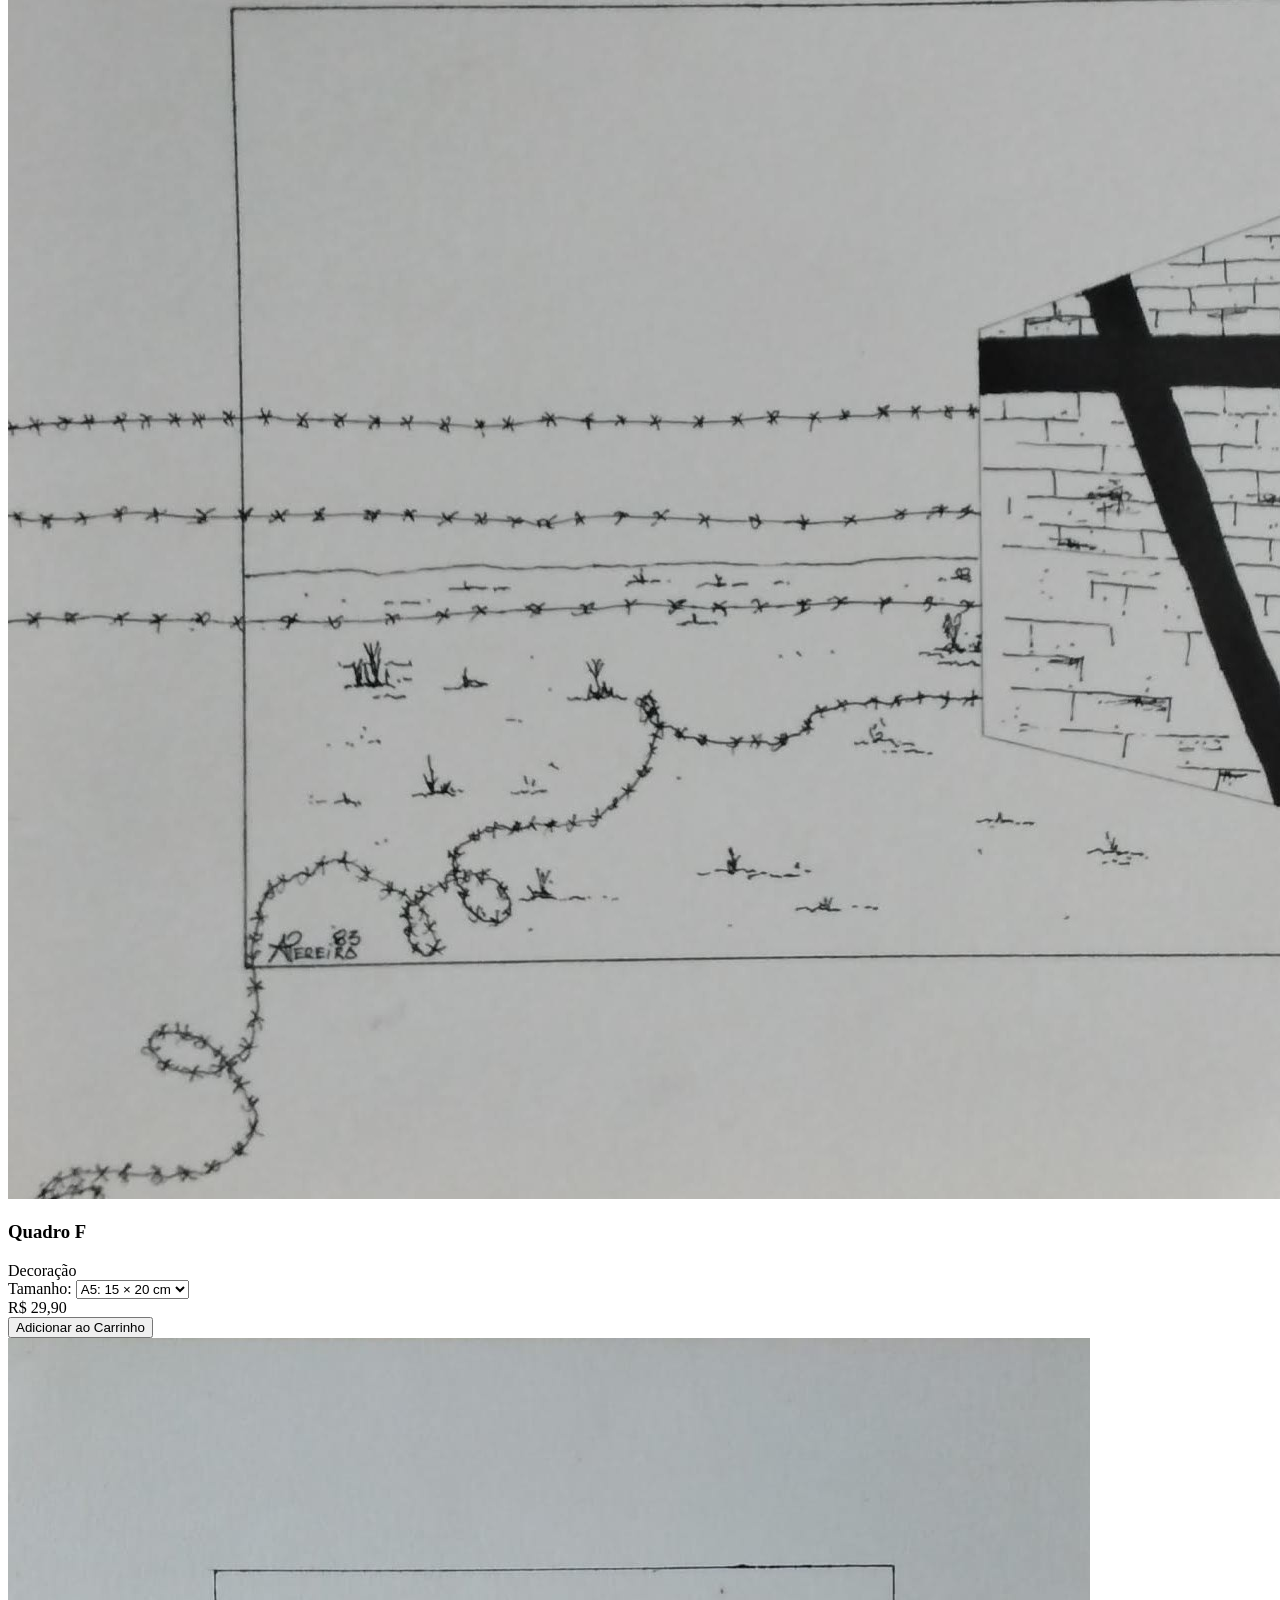
==== commit c9b32faf: "Update catalogo.html" ====
--- a/catalogo.html
+++ b/catalogo.html
@@ -2,7 +2,7 @@
   <meta charset="UTF-8" />
   <meta name="viewport" content="width=device-width, initial-scale=1.0" />
   <title>Clube Decoração | Quadros & Arte</title>
-  <link rel="stylesheet" href="style.css">
+  <link rel="stylesheet" href="catalogo.css">
 
   <!-- HEADER COM LOGO -->
   <header>
